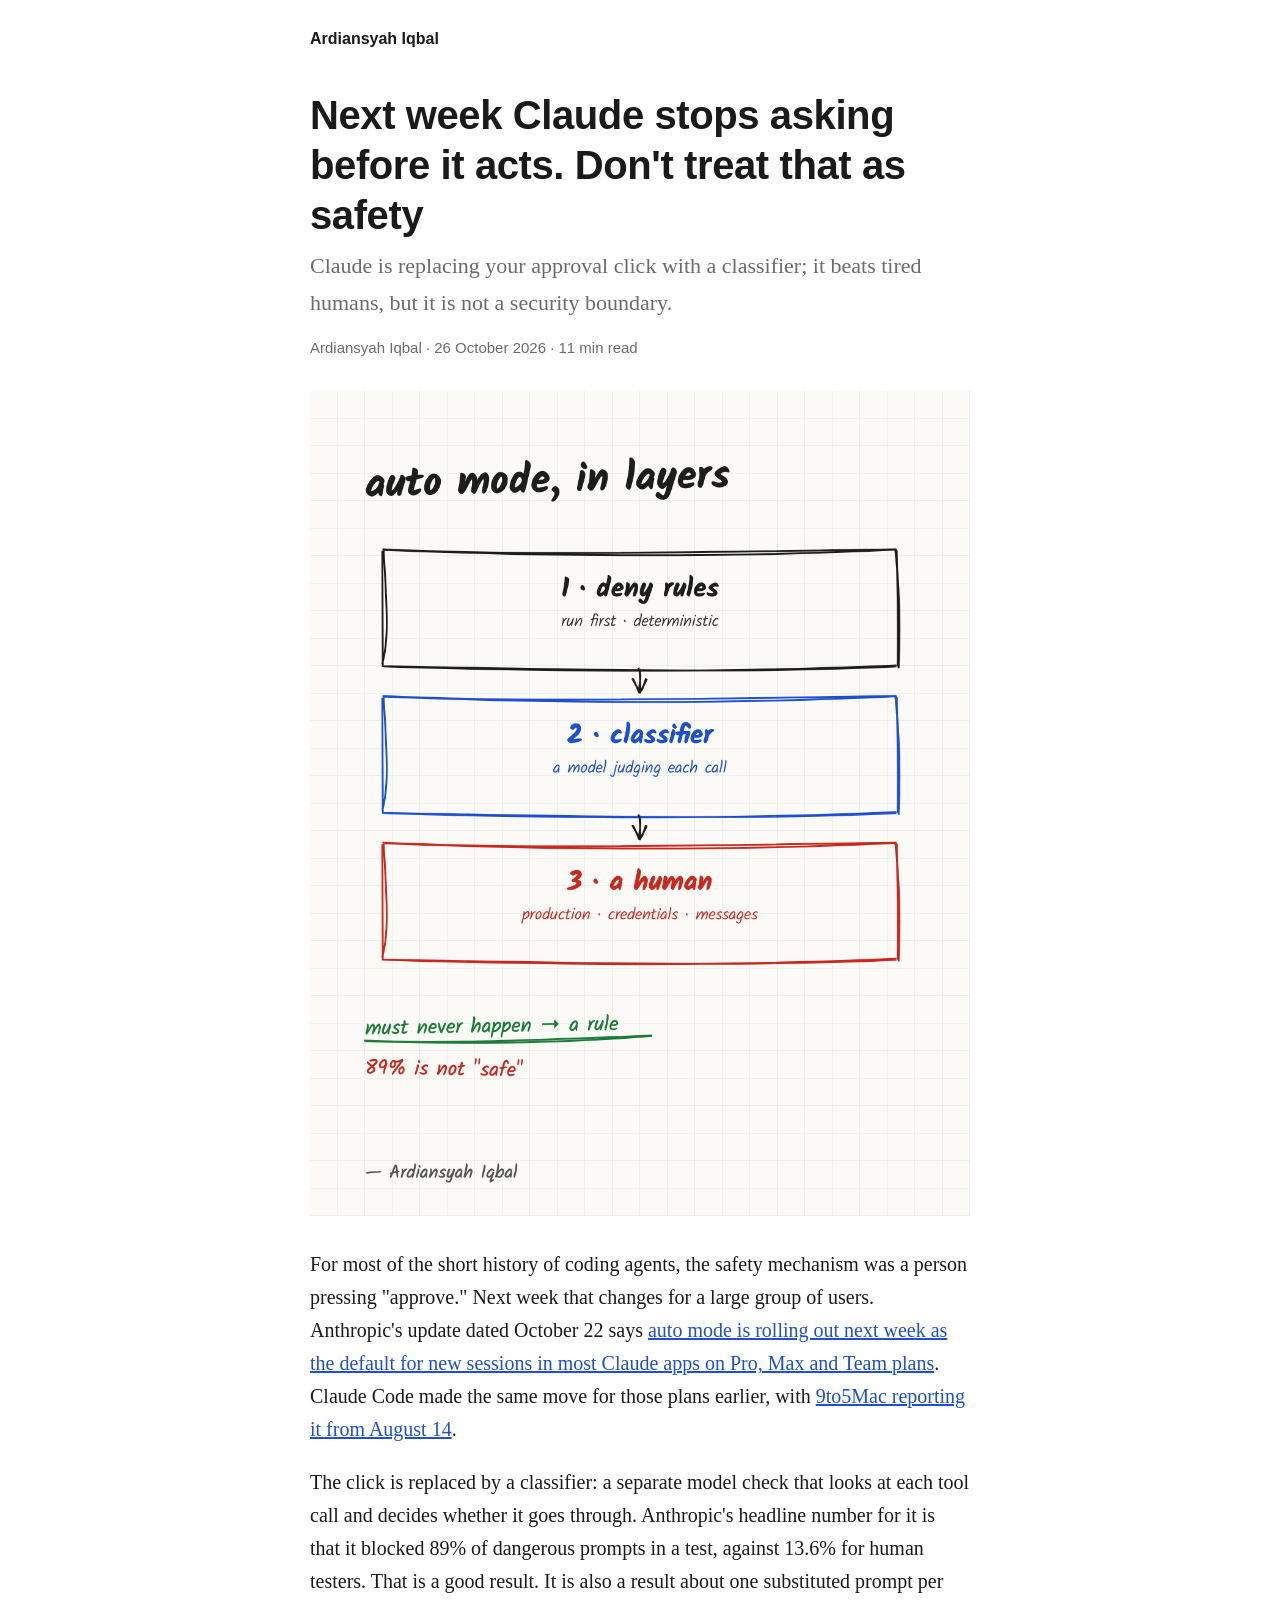
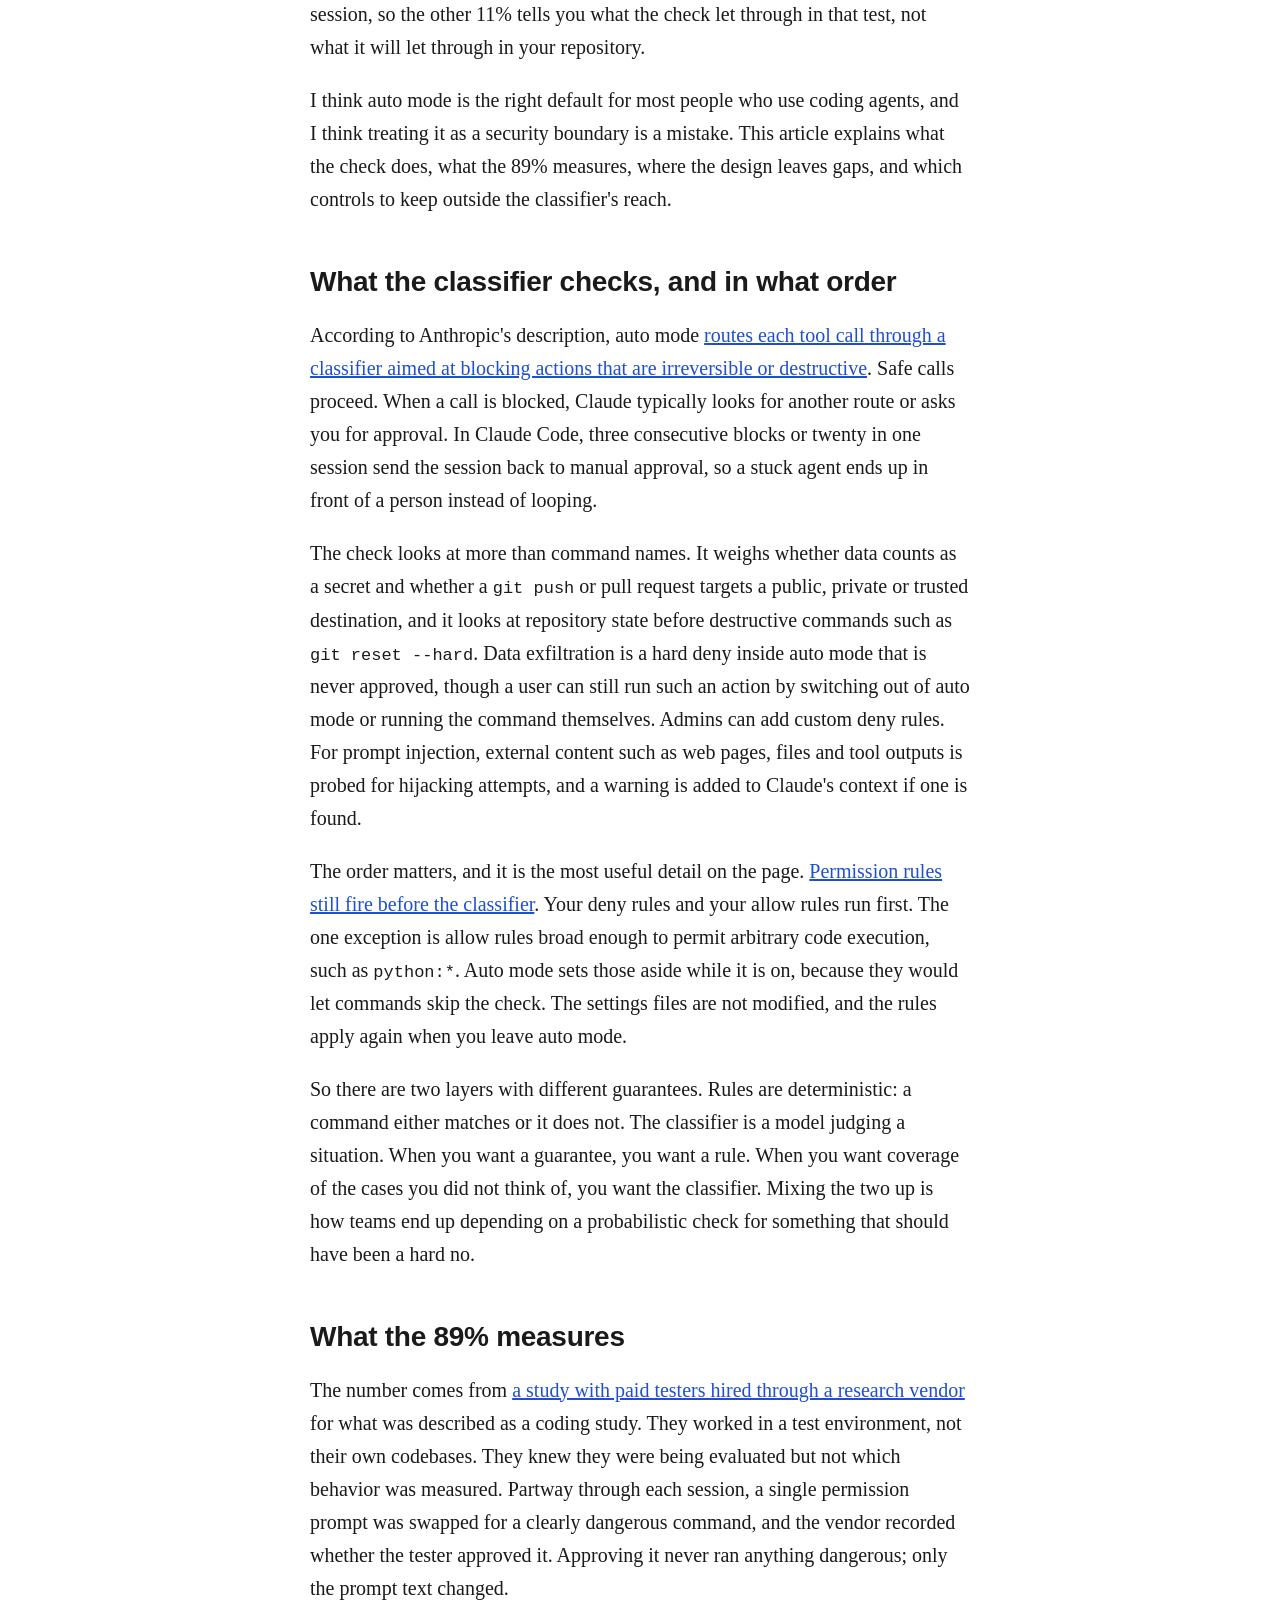
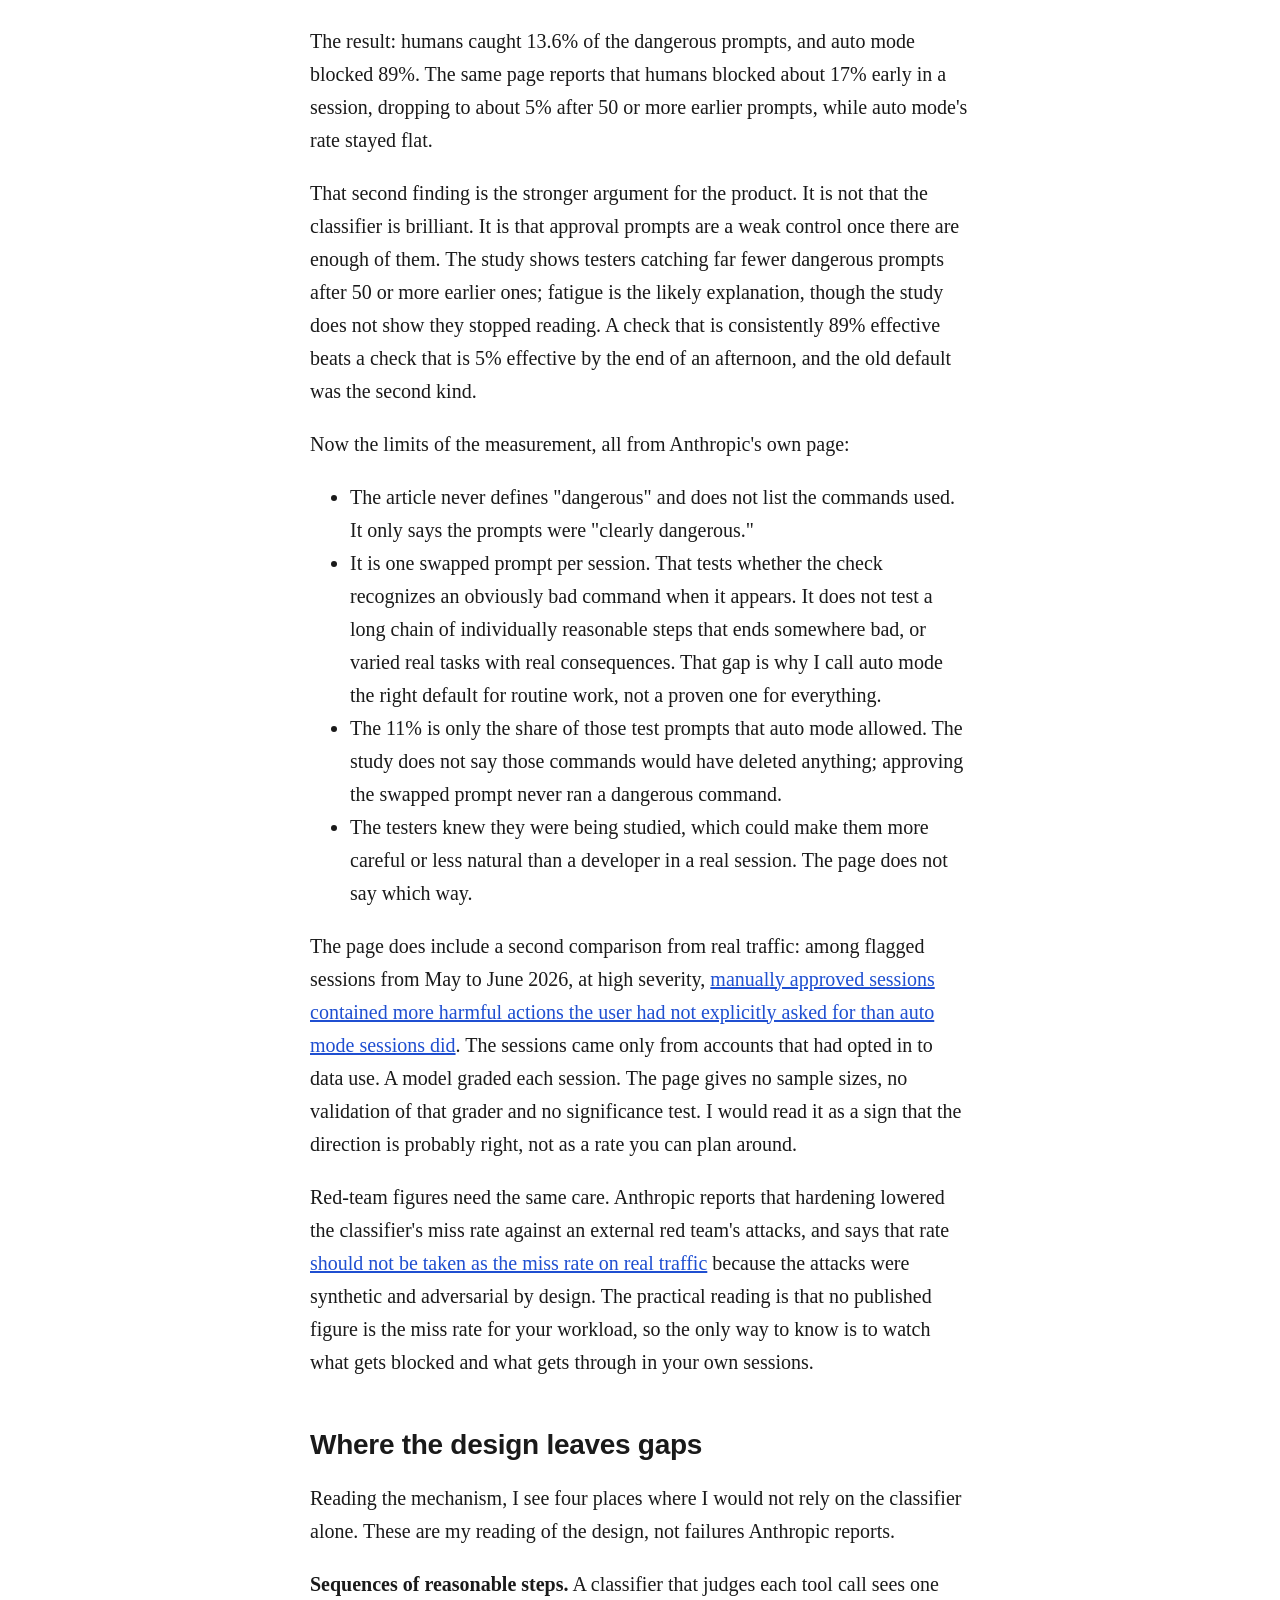
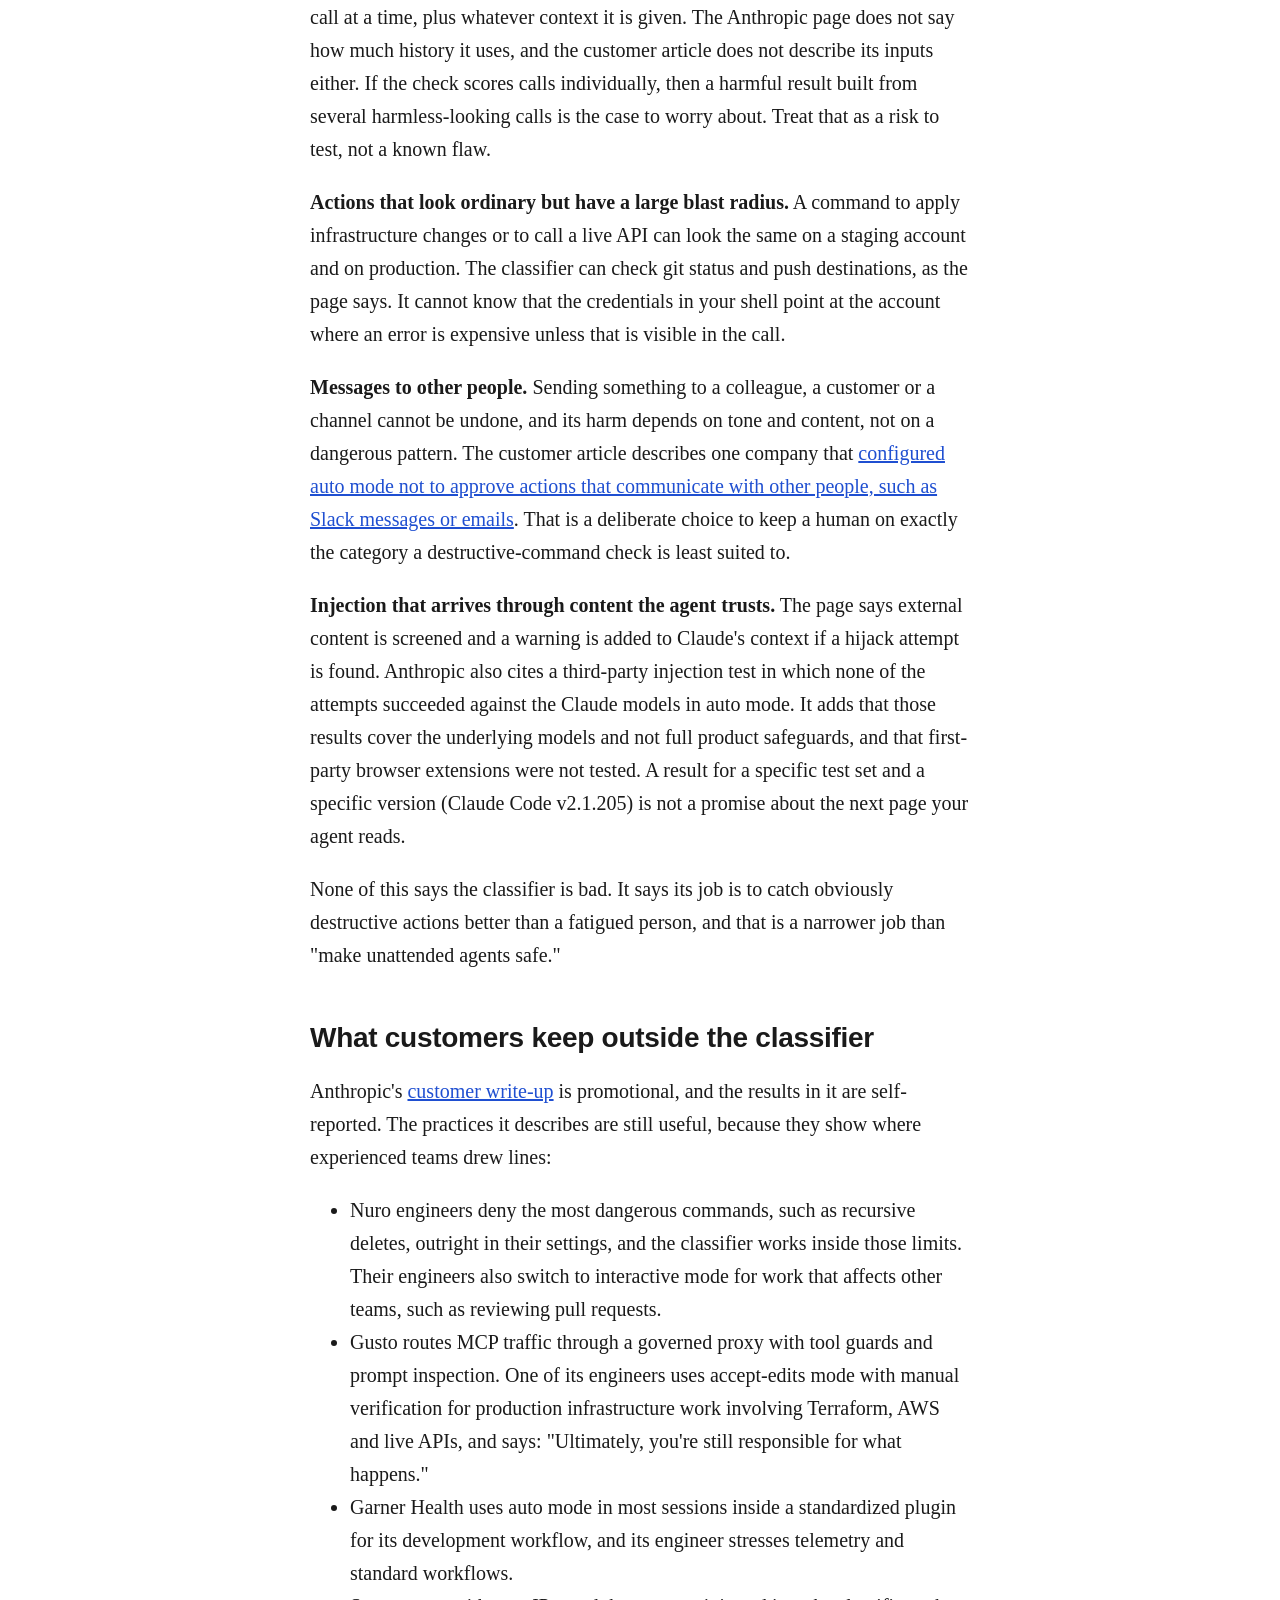
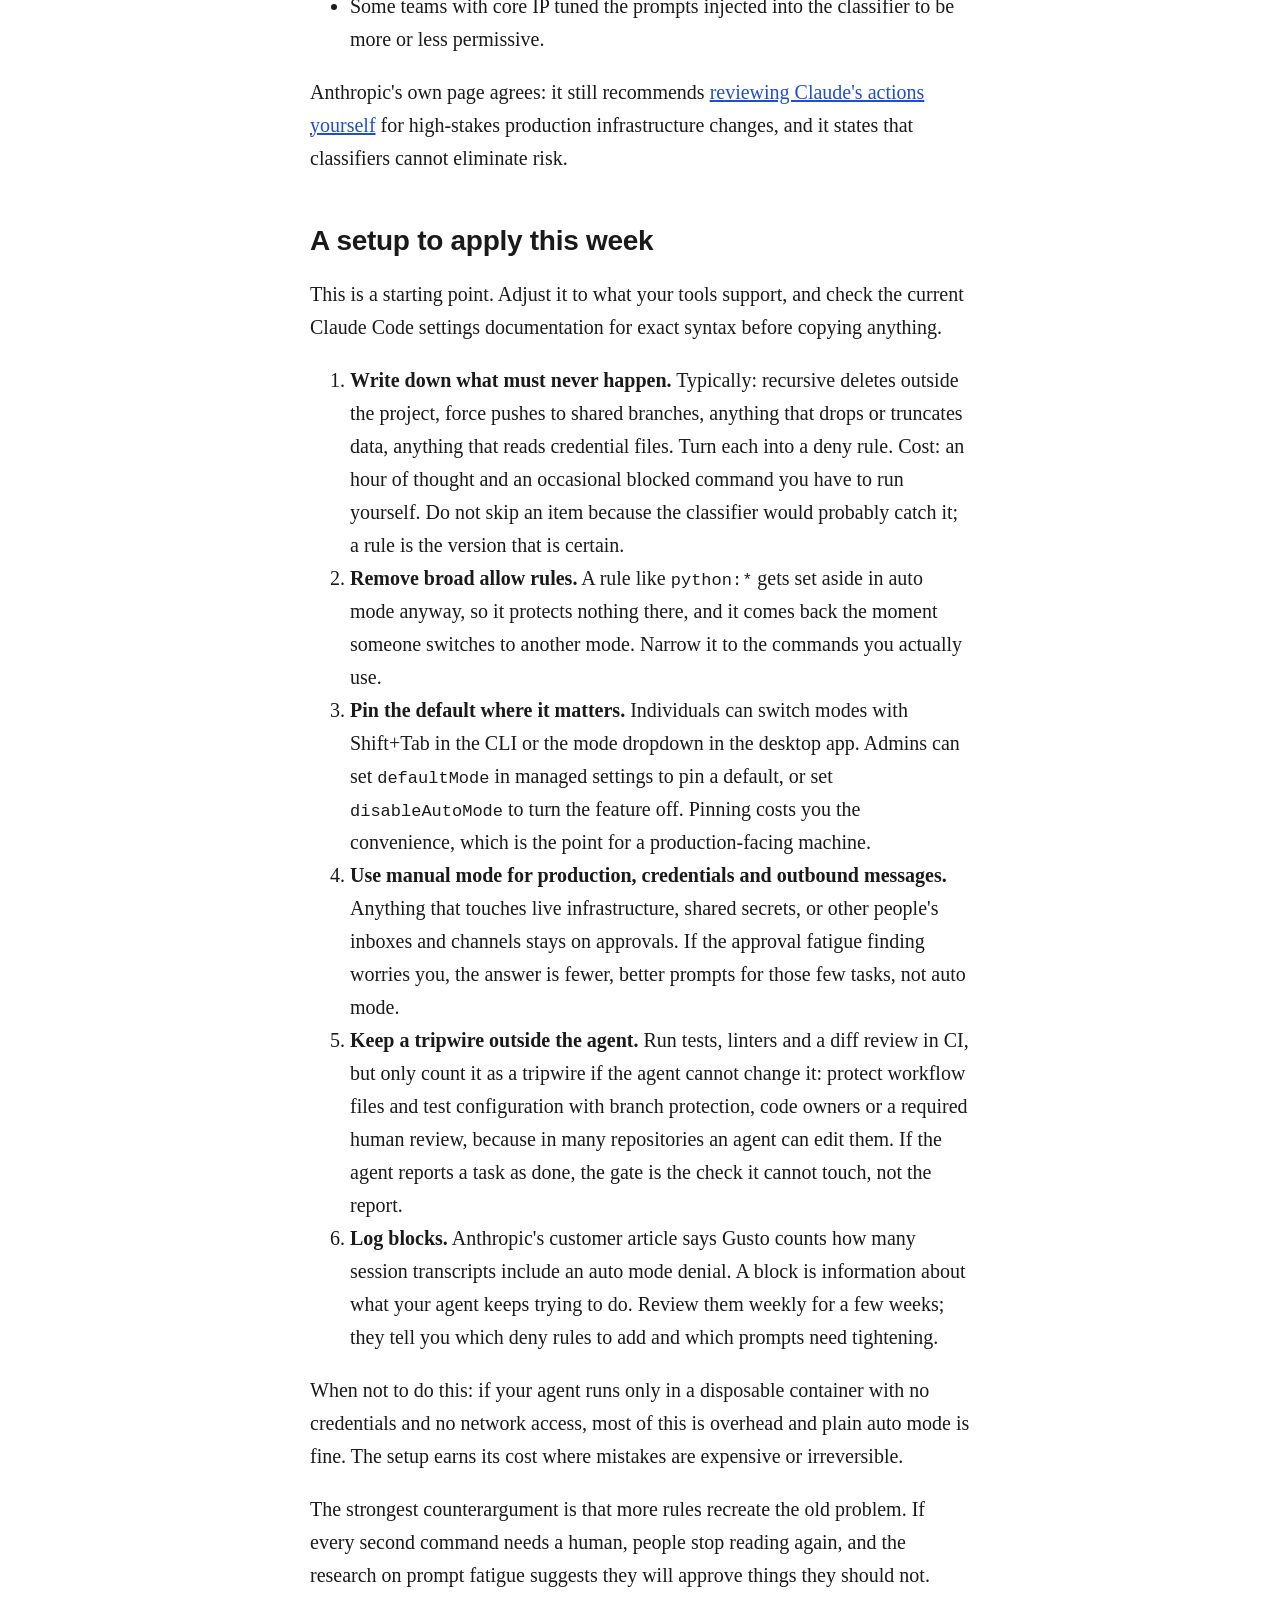
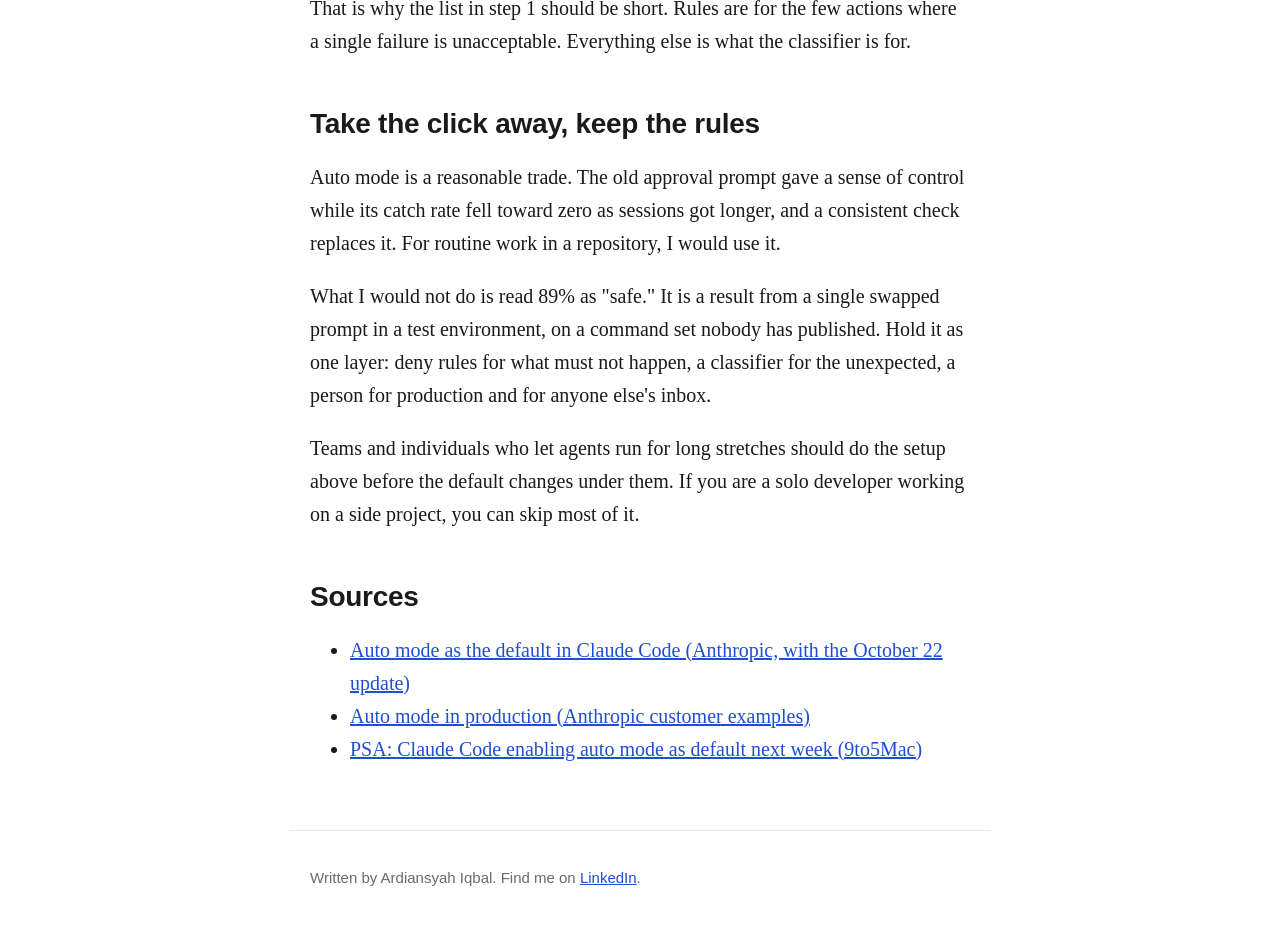
==== next-week-claude-stops-asking-before-it-acts-don-t-treat-that-as-safet/index.html @ 4074d5ba "Publish: Next week Claude stops asking before it acts. Don't treat that as safety" ====
<!doctype html>
<html lang="en">
<head>
<meta charset="utf-8">
<meta name="viewport" content="width=device-width, initial-scale=1">
<title>Next week Claude stops asking before it acts. Don&#x27;t treat that as safety · Ardiansyah Iqbal</title>
<meta name="description" content="Claude is replacing your approval click with a classifier; it beats tired humans, but it is not a security boundary.">
<meta name="author" content="Ardiansyah Iqbal">
<meta name="robots" content="index,follow">
<link rel="canonical" href="https://aiqbalsyah.github.io/next-week-claude-stops-asking-before-it-acts-don-t-treat-that-as-safet/">
<meta property="og:type" content="article">
<meta property="og:title" content="Next week Claude stops asking before it acts. Don&#x27;t treat that as safety">
<meta property="og:description" content="Claude is replacing your approval click with a classifier; it beats tired humans, but it is not a security boundary.">
<meta property="og:url" content="https://aiqbalsyah.github.io/next-week-claude-stops-asking-before-it-acts-don-t-treat-that-as-safet/">
<meta property="og:image" content="https://aiqbalsyah.github.io/next-week-claude-stops-asking-before-it-acts-don-t-treat-that-as-safet/cover.png">
<meta property="article:published_time" content="2026-10-26">
<meta name="twitter:card" content="summary_large_image">
<link rel="stylesheet" href="../style.css">
</head>
<body>
<header class="site"><a href="../">Ardiansyah Iqbal</a></header>
<article>
<h1>Next week Claude stops asking before it acts. Don&#x27;t treat that as safety</h1>
<p class="subtitle">Claude is replacing your approval click with a classifier; it beats tired humans, but it is not a security boundary.</p>
<p class="meta">Ardiansyah Iqbal · <time datetime="2026-10-26">26 October 2026</time> · 11 min read</p>
<figure class="cover"><img src="cover.png" alt="Hand-drawn sketch: Next week Claude stops asking before it acts. Don&#x27;t treat that as safety"></figure>
<p>For most of the short history of coding agents, the safety mechanism
was a person pressing "approve." Next week that changes for a large
group of users. Anthropic's update dated October 22 says <a
href="https://claude.com/blog/auto-mode-default-in-claude-code">auto
mode is rolling out next week as the default for new sessions in most
Claude apps on Pro, Max and Team plans</a>. Claude Code made the same
move for those plans earlier, with <a
href="https://9to5mac.com/2026/08/14/psa-claude-code-enabling-auto-mode-as-default-next-week-anthropic-says/">9to5Mac
reporting it from August 14</a>.</p>
<p>The click is replaced by a classifier: a separate model check that
looks at each tool call and decides whether it goes through. Anthropic's
headline number for it is that it blocked 89% of dangerous prompts in a
test, against 13.6% for human testers. That is a good result. It is also
a result about one substituted prompt per session, so the other 11%
tells you what the check let through in that test, not what it will let
through in your repository.</p>
<p>I think auto mode is the right default for most people who use coding
agents, and I think treating it as a security boundary is a mistake.
This article explains what the check does, what the 89% measures, where
the design leaves gaps, and which controls to keep outside the
classifier's reach.</p>
<h2 id="what-the-classifier-checks-and-in-what-order">What the
classifier checks, and in what order</h2>
<p>According to Anthropic's description, auto mode <a
href="https://claude.com/blog/auto-mode-default-in-claude-code">routes
each tool call through a classifier aimed at blocking actions that are
irreversible or destructive</a>. Safe calls proceed. When a call is
blocked, Claude typically looks for another route or asks you for
approval. In Claude Code, three consecutive blocks or twenty in one
session send the session back to manual approval, so a stuck agent ends
up in front of a person instead of looping.</p>
<p>The check looks at more than command names. It weighs whether data
counts as a secret and whether a <code>git push</code> or pull request
targets a public, private or trusted destination, and it looks at
repository state before destructive commands such as
<code>git reset --hard</code>. Data exfiltration is a hard deny inside
auto mode that is never approved, though a user can still run such an
action by switching out of auto mode or running the command themselves.
Admins can add custom deny rules. For prompt injection, external content
such as web pages, files and tool outputs is probed for hijacking
attempts, and a warning is added to Claude's context if one is
found.</p>
<p>The order matters, and it is the most useful detail on the page. <a
href="https://claude.com/blog/auto-mode-default-in-claude-code">Permission
rules still fire before the classifier</a>. Your deny rules and your
allow rules run first. The one exception is allow rules broad enough to
permit arbitrary code execution, such as <code>python:*</code>. Auto
mode sets those aside while it is on, because they would let commands
skip the check. The settings files are not modified, and the rules apply
again when you leave auto mode.</p>
<p>So there are two layers with different guarantees. Rules are
deterministic: a command either matches or it does not. The classifier
is a model judging a situation. When you want a guarantee, you want a
rule. When you want coverage of the cases you did not think of, you want
the classifier. Mixing the two up is how teams end up depending on a
probabilistic check for something that should have been a hard no.</p>
<h2 id="what-the-89-measures">What the 89% measures</h2>
<p>The number comes from <a
href="https://claude.com/blog/auto-mode-default-in-claude-code">a study
with paid testers hired through a research vendor</a> for what was
described as a coding study. They worked in a test environment, not
their own codebases. They knew they were being evaluated but not which
behavior was measured. Partway through each session, a single permission
prompt was swapped for a clearly dangerous command, and the vendor
recorded whether the tester approved it. Approving it never ran anything
dangerous; only the prompt text changed.</p>
<p>The result: humans caught 13.6% of the dangerous prompts, and auto
mode blocked 89%. The same page reports that humans blocked about 17%
early in a session, dropping to about 5% after 50 or more earlier
prompts, while auto mode's rate stayed flat.</p>
<p>That second finding is the stronger argument for the product. It is
not that the classifier is brilliant. It is that approval prompts are a
weak control once there are enough of them. The study shows testers
catching far fewer dangerous prompts after 50 or more earlier ones;
fatigue is the likely explanation, though the study does not show they
stopped reading. A check that is consistently 89% effective beats a
check that is 5% effective by the end of an afternoon, and the old
default was the second kind.</p>
<p>Now the limits of the measurement, all from Anthropic's own page:</p>
<ul>
<li>The article never defines "dangerous" and does not list the commands
used. It only says the prompts were "clearly dangerous."</li>
<li>It is one swapped prompt per session. That tests whether the check
recognizes an obviously bad command when it appears. It does not test a
long chain of individually reasonable steps that ends somewhere bad, or
varied real tasks with real consequences. That gap is why I call auto
mode the right default for routine work, not a proven one for
everything.</li>
<li>The 11% is only the share of those test prompts that auto mode
allowed. The study does not say those commands would have deleted
anything; approving the swapped prompt never ran a dangerous
command.</li>
<li>The testers knew they were being studied, which could make them more
careful or less natural than a developer in a real session. The page
does not say which way.</li>
</ul>
<p>The page does include a second comparison from real traffic: among
flagged sessions from May to June 2026, at high severity, <a
href="https://claude.com/blog/auto-mode-default-in-claude-code">manually
approved sessions contained more harmful actions the user had not
explicitly asked for than auto mode sessions did</a>. The sessions came
only from accounts that had opted in to data use. A model graded each
session. The page gives no sample sizes, no validation of that grader
and no significance test. I would read it as a sign that the direction
is probably right, not as a rate you can plan around.</p>
<p>Red-team figures need the same care. Anthropic reports that hardening
lowered the classifier's miss rate against an external red team's
attacks, and says that rate <a
href="https://claude.com/blog/auto-mode-default-in-claude-code">should
not be taken as the miss rate on real traffic</a> because the attacks
were synthetic and adversarial by design. The practical reading is that
no published figure is the miss rate for your workload, so the only way
to know is to watch what gets blocked and what gets through in your own
sessions.</p>
<h2 id="where-the-design-leaves-gaps">Where the design leaves gaps</h2>
<p>Reading the mechanism, I see four places where I would not rely on
the classifier alone. These are my reading of the design, not failures
Anthropic reports.</p>
<p><strong>Sequences of reasonable steps.</strong> A classifier that
judges each tool call sees one call at a time, plus whatever context it
is given. The Anthropic page does not say how much history it uses, and
the customer article does not describe its inputs either. If the check
scores calls individually, then a harmful result built from several
harmless-looking calls is the case to worry about. Treat that as a risk
to test, not a known flaw.</p>
<p><strong>Actions that look ordinary but have a large blast
radius.</strong> A command to apply infrastructure changes or to call a
live API can look the same on a staging account and on production. The
classifier can check git status and push destinations, as the page says.
It cannot know that the credentials in your shell point at the account
where an error is expensive unless that is visible in the call.</p>
<p><strong>Messages to other people.</strong> Sending something to a
colleague, a customer or a channel cannot be undone, and its harm
depends on tone and content, not on a dangerous pattern. The customer
article describes one company that <a
href="https://claude.com/blog/auto-mode-in-production">configured auto
mode not to approve actions that communicate with other people, such as
Slack messages or emails</a>. That is a deliberate choice to keep a
human on exactly the category a destructive-command check is least
suited to.</p>
<p><strong>Injection that arrives through content the agent
trusts.</strong> The page says external content is screened and a
warning is added to Claude's context if a hijack attempt is found.
Anthropic also cites a third-party injection test in which none of the
attempts succeeded against the Claude models in auto mode. It adds that
those results cover the underlying models and not full product
safeguards, and that first-party browser extensions were not tested. A
result for a specific test set and a specific version (Claude Code
v2.1.205) is not a promise about the next page your agent reads.</p>
<p>None of this says the classifier is bad. It says its job is to catch
obviously destructive actions better than a fatigued person, and that is
a narrower job than "make unattended agents safe."</p>
<h2 id="what-customers-keep-outside-the-classifier">What customers keep
outside the classifier</h2>
<p>Anthropic's <a
href="https://claude.com/blog/auto-mode-in-production">customer
write-up</a> is promotional, and the results in it are self-reported.
The practices it describes are still useful, because they show where
experienced teams drew lines:</p>
<ul>
<li>Nuro engineers deny the most dangerous commands, such as recursive
deletes, outright in their settings, and the classifier works inside
those limits. Their engineers also switch to interactive mode for work
that affects other teams, such as reviewing pull requests.</li>
<li>Gusto routes MCP traffic through a governed proxy with tool guards
and prompt inspection. One of its engineers uses accept-edits mode with
manual verification for production infrastructure work involving
Terraform, AWS and live APIs, and says: "Ultimately, you're still
responsible for what happens."</li>
<li>Garner Health uses auto mode in most sessions inside a standardized
plugin for its development workflow, and its engineer stresses telemetry
and standard workflows.</li>
<li>Some teams with core IP tuned the prompts injected into the
classifier to be more or less permissive.</li>
</ul>
<p>Anthropic's own page agrees: it still recommends <a
href="https://claude.com/blog/auto-mode-default-in-claude-code">reviewing
Claude's actions yourself</a> for high-stakes production infrastructure
changes, and it states that classifiers cannot eliminate risk.</p>
<h2 id="a-setup-to-apply-this-week">A setup to apply this week</h2>
<p>This is a starting point. Adjust it to what your tools support, and
check the current Claude Code settings documentation for exact syntax
before copying anything.</p>
<ol type="1">
<li><strong>Write down what must never happen.</strong> Typically:
recursive deletes outside the project, force pushes to shared branches,
anything that drops or truncates data, anything that reads credential
files. Turn each into a deny rule. Cost: an hour of thought and an
occasional blocked command you have to run yourself. Do not skip an item
because the classifier would probably catch it; a rule is the version
that is certain.</li>
<li><strong>Remove broad allow rules.</strong> A rule like
<code>python:*</code> gets set aside in auto mode anyway, so it protects
nothing there, and it comes back the moment someone switches to another
mode. Narrow it to the commands you actually use.</li>
<li><strong>Pin the default where it matters.</strong> Individuals can
switch modes with Shift+Tab in the CLI or the mode dropdown in the
desktop app. Admins can set <code>defaultMode</code> in managed settings
to pin a default, or set <code>disableAutoMode</code> to turn the
feature off. Pinning costs you the convenience, which is the point for a
production-facing machine.</li>
<li><strong>Use manual mode for production, credentials and outbound
messages.</strong> Anything that touches live infrastructure, shared
secrets, or other people's inboxes and channels stays on approvals. If
the approval fatigue finding worries you, the answer is fewer, better
prompts for those few tasks, not auto mode.</li>
<li><strong>Keep a tripwire outside the agent.</strong> Run tests,
linters and a diff review in CI, but only count it as a tripwire if the
agent cannot change it: protect workflow files and test configuration
with branch protection, code owners or a required human review, because
in many repositories an agent can edit them. If the agent reports a task
as done, the gate is the check it cannot touch, not the report.</li>
<li><strong>Log blocks.</strong> Anthropic's customer article says Gusto
counts how many session transcripts include an auto mode denial. A block
is information about what your agent keeps trying to do. Review them
weekly for a few weeks; they tell you which deny rules to add and which
prompts need tightening.</li>
</ol>
<p>When not to do this: if your agent runs only in a disposable
container with no credentials and no network access, most of this is
overhead and plain auto mode is fine. The setup earns its cost where
mistakes are expensive or irreversible.</p>
<p>The strongest counterargument is that more rules recreate the old
problem. If every second command needs a human, people stop reading
again, and the research on prompt fatigue suggests they will approve
things they should not. That is why the list in step 1 should be short.
Rules are for the few actions where a single failure is unacceptable.
Everything else is what the classifier is for.</p>
<h2 id="take-the-click-away-keep-the-rules">Take the click away, keep
the rules</h2>
<p>Auto mode is a reasonable trade. The old approval prompt gave a sense
of control while its catch rate fell toward zero as sessions got longer,
and a consistent check replaces it. For routine work in a repository, I
would use it.</p>
<p>What I would not do is read 89% as "safe." It is a result from a
single swapped prompt in a test environment, on a command set nobody has
published. Hold it as one layer: deny rules for what must not happen, a
classifier for the unexpected, a person for production and for anyone
else's inbox.</p>
<p>Teams and individuals who let agents run for long stretches should do
the setup above before the default changes under them. If you are a solo
developer working on a side project, you can skip most of it.</p>
<h2 id="sources">Sources</h2>
<ul>
<li><a
href="https://claude.com/blog/auto-mode-default-in-claude-code">Auto
mode as the default in Claude Code (Anthropic, with the October 22
update)</a></li>
<li><a href="https://claude.com/blog/auto-mode-in-production">Auto mode
in production (Anthropic customer examples)</a></li>
<li><a
href="https://9to5mac.com/2026/08/14/psa-claude-code-enabling-auto-mode-as-default-next-week-anthropic-says/">PSA:
Claude Code enabling auto mode as default next week (9to5Mac)</a></li>
</ul>

</article>
<footer class="site">
<p>Written by Ardiansyah Iqbal. Find me on <a href="https://www.linkedin.com/in/ardiansyah-iqbal-9106ab2b3/">LinkedIn</a>.</p>
</footer>
</body>
</html>
---- style.css ----
/* Reading page for articles on aiqbalsyah.github.io. Plain on purpose: the
   words carry it, Medium re-styles imports anyway. */
:root {
  --ink: #1a1a1a; --muted: #6b6b6b; --line: #e6e6e6; --paper: #ffffff;
  --code-bg: #f6f6f4; --link: #1f4fd1;
}
@media (prefers-color-scheme: dark) {
  :root { --ink: #e8e8e6; --muted: #a0a0a0; --line: #2c2c2c; --paper: #121212;
          --code-bg: #1d1d1d; --link: #8fb0ff; }
}
* { box-sizing: border-box; }
html { -webkit-text-size-adjust: 100%; }
body {
  margin: 0; background: var(--paper); color: var(--ink);
  font: 20px/1.65 Charter, "Bitstream Charter", "Sitka Text", Cambria, Georgia, serif;
}
header.site, footer.site, article, main { max-width: 700px; margin: 0 auto; padding: 0 20px; }
header.site { padding-top: 28px; padding-bottom: 8px; font: 600 16px/1.4 -apple-system, "Segoe UI", sans-serif; }
header.site a { color: var(--ink); text-decoration: none; }
footer.site { margin-top: 64px; padding-top: 20px; padding-bottom: 48px; border-top: 1px solid var(--line);
  color: var(--muted); font: 15px/1.6 -apple-system, "Segoe UI", sans-serif; }
a { color: var(--link); }
h1, h2, h3 { font-family: -apple-system, "Segoe UI", "Helvetica Neue", sans-serif; line-height: 1.25; letter-spacing: -0.01em; }
h1 { font-size: 40px; margin: 32px 0 8px; }
h2 { font-size: 28px; margin: 48px 0 8px; }
h3 { font-size: 22px; margin: 32px 0 4px; }
.subtitle { font-size: 22px; color: var(--muted); margin: 0 0 16px; }
.meta { font: 15px/1.5 -apple-system, "Segoe UI", sans-serif; color: var(--muted); margin: 0 0 24px; }
figure { margin: 32px 0; }
figure img, article img { max-width: 100%; height: auto; display: block; margin: 0 auto; }
figcaption { text-align: center; font-size: 15px; color: var(--muted); margin-top: 8px; }
blockquote { margin: 28px 0; padding-left: 20px; border-left: 3px solid var(--ink); font-style: italic; }
pre { background: var(--code-bg); padding: 16px 18px; overflow-x: auto; border-radius: 4px; font-size: 15px; line-height: 1.5; }
code { font-family: ui-monospace, "SF Mono", Menlo, Consolas, monospace; font-size: 0.85em; }
pre code { font-size: 1em; }
table { border-collapse: collapse; width: 100%; font: 16px/1.45 -apple-system, "Segoe UI", sans-serif; margin: 24px 0; display: block; overflow-x: auto; }
th, td { border-bottom: 1px solid var(--line); padding: 8px 10px; text-align: left; vertical-align: top; }
hr { border: 0; border-top: 1px solid var(--line); margin: 40px 0; }
ul.posts { list-style: none; padding: 0; }
ul.posts li { margin: 0 0 28px; }
ul.posts a { font: 600 22px/1.3 -apple-system, "Segoe UI", sans-serif; text-decoration: none; color: var(--ink); }
ul.posts p { margin: 4px 0 0; color: var(--muted); font-size: 17px; }
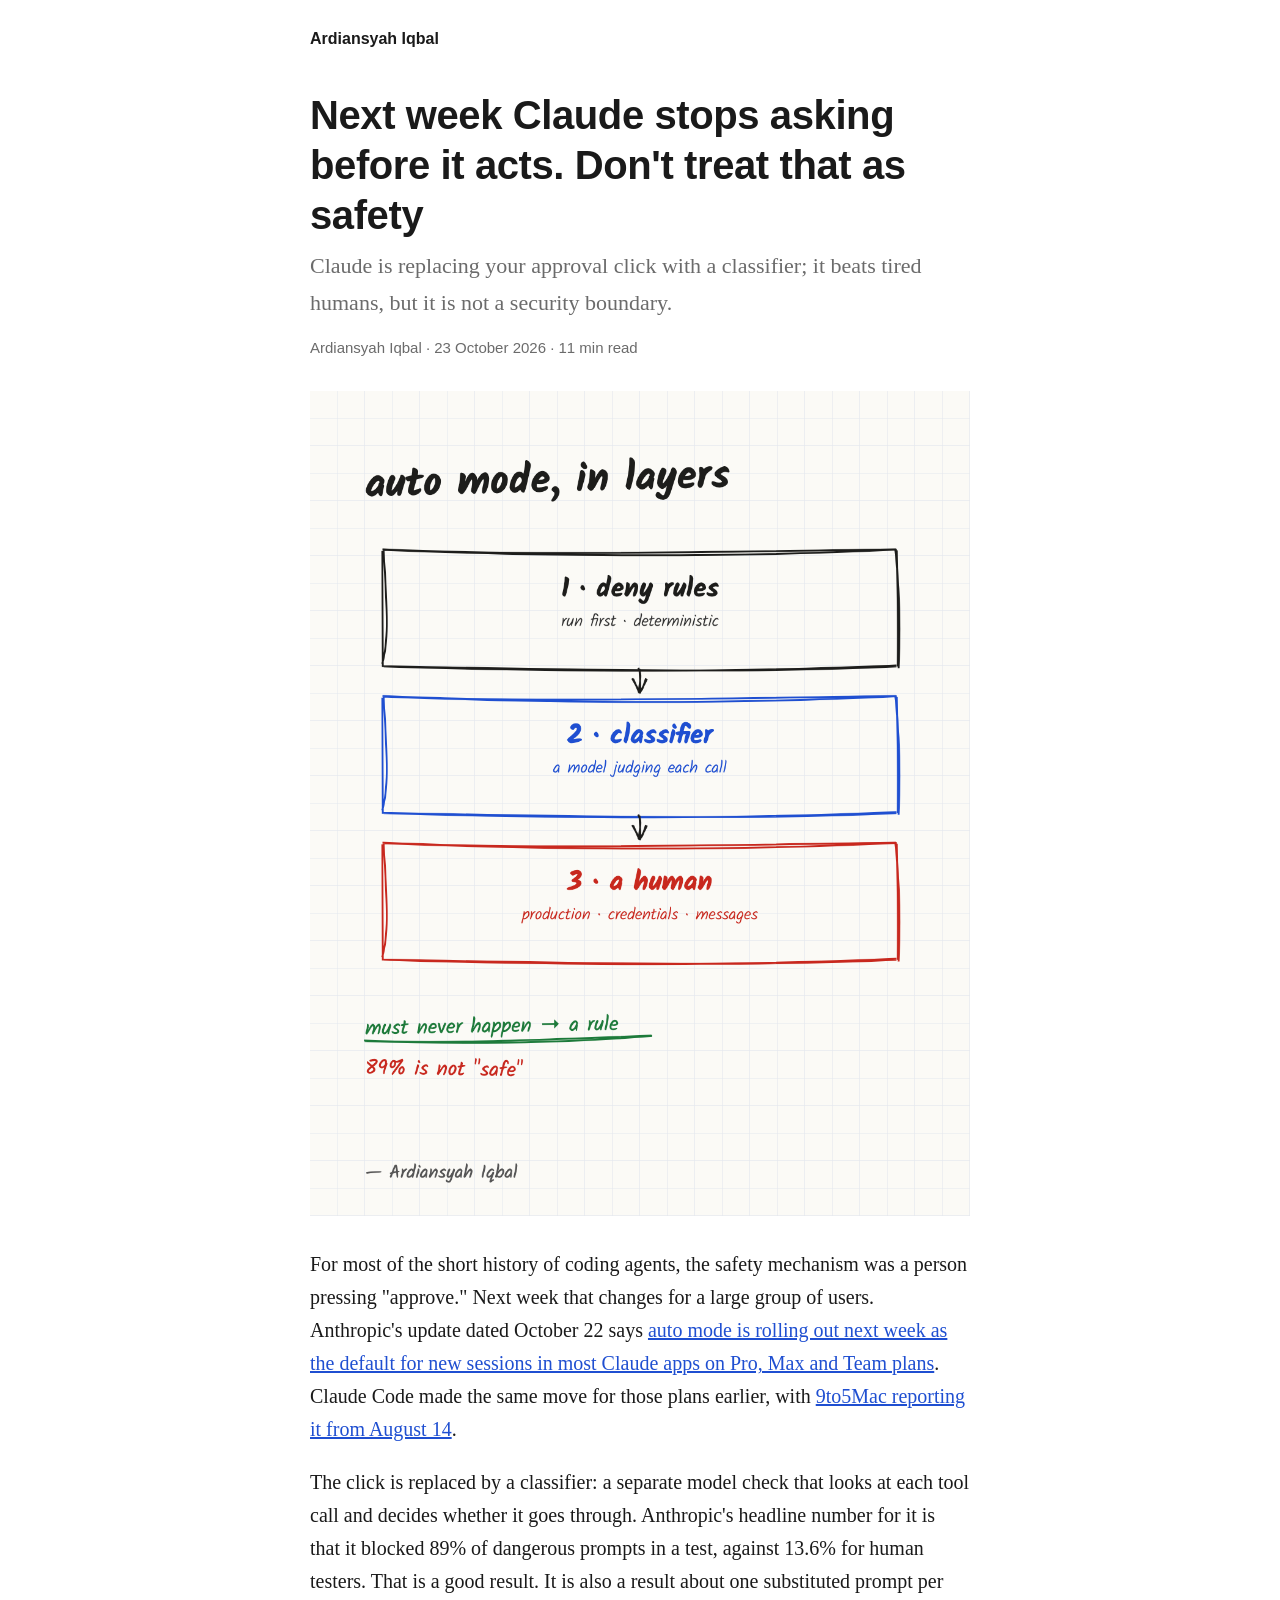
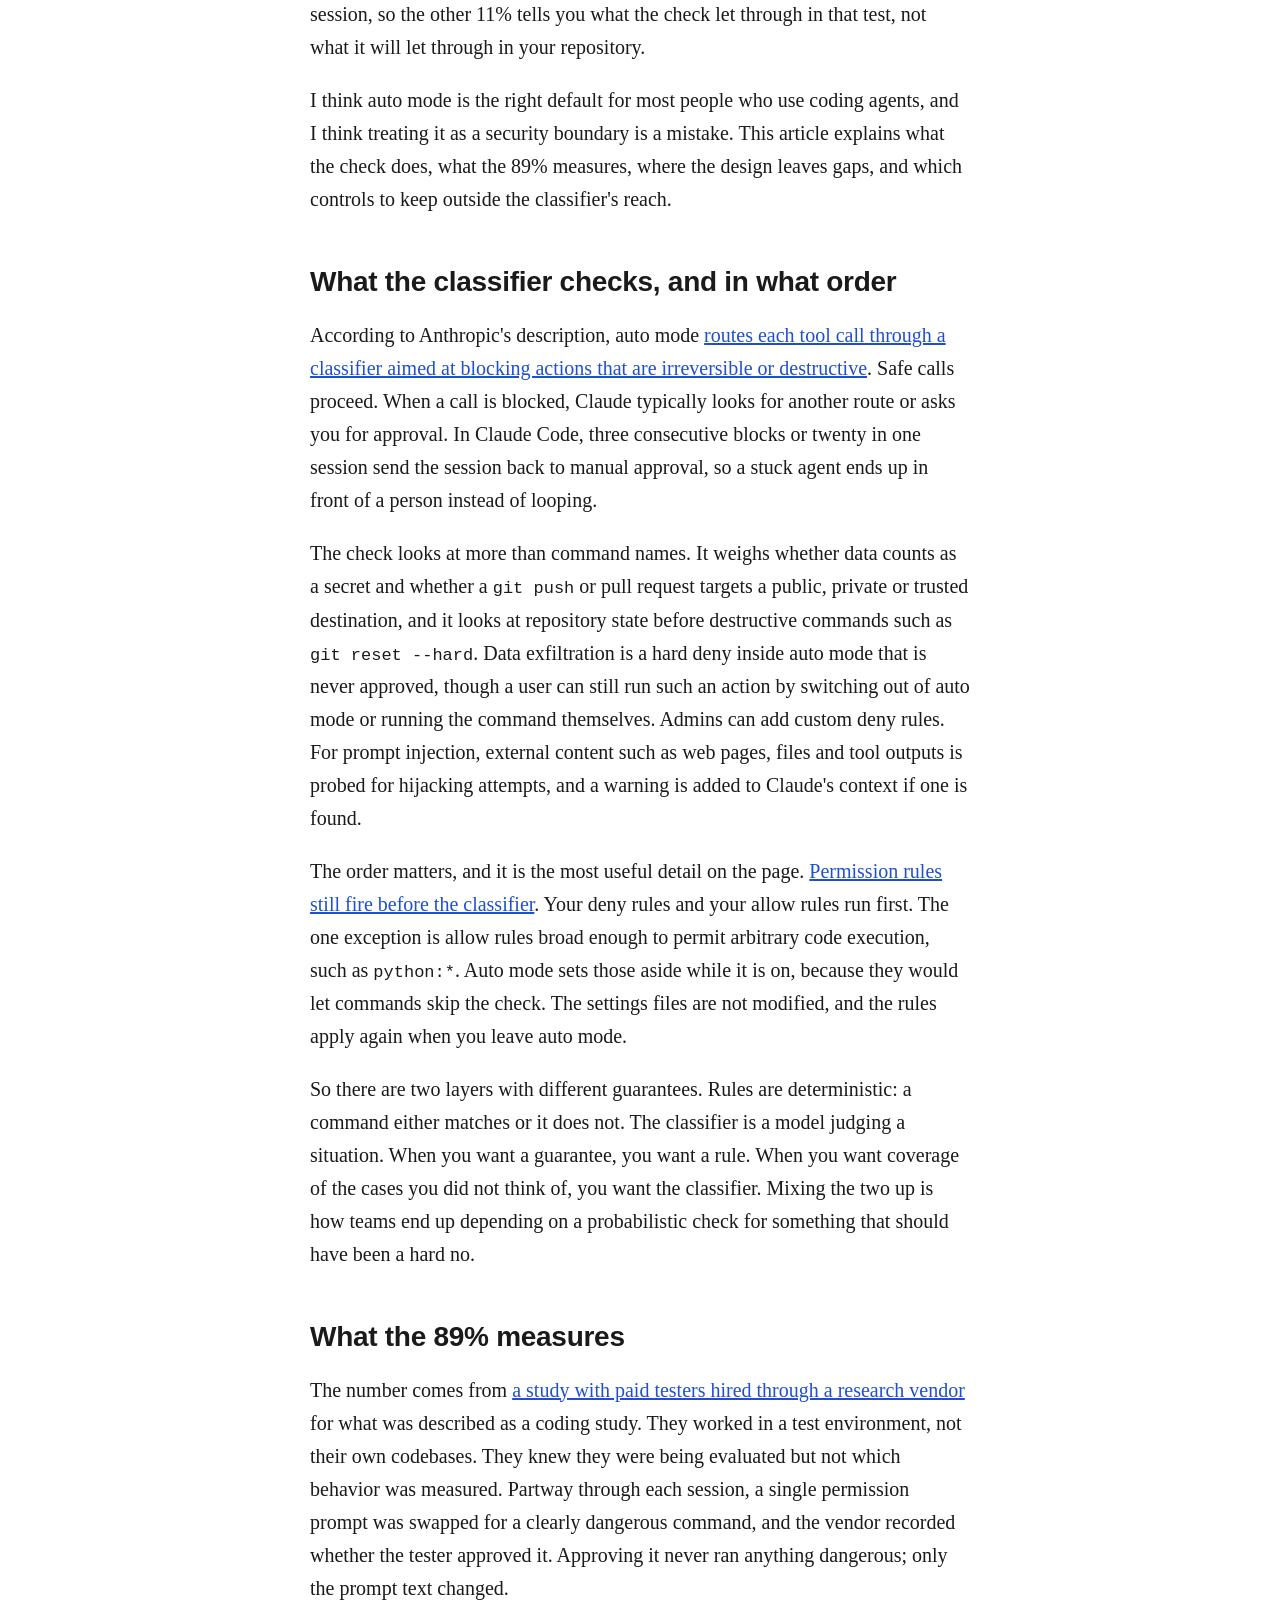
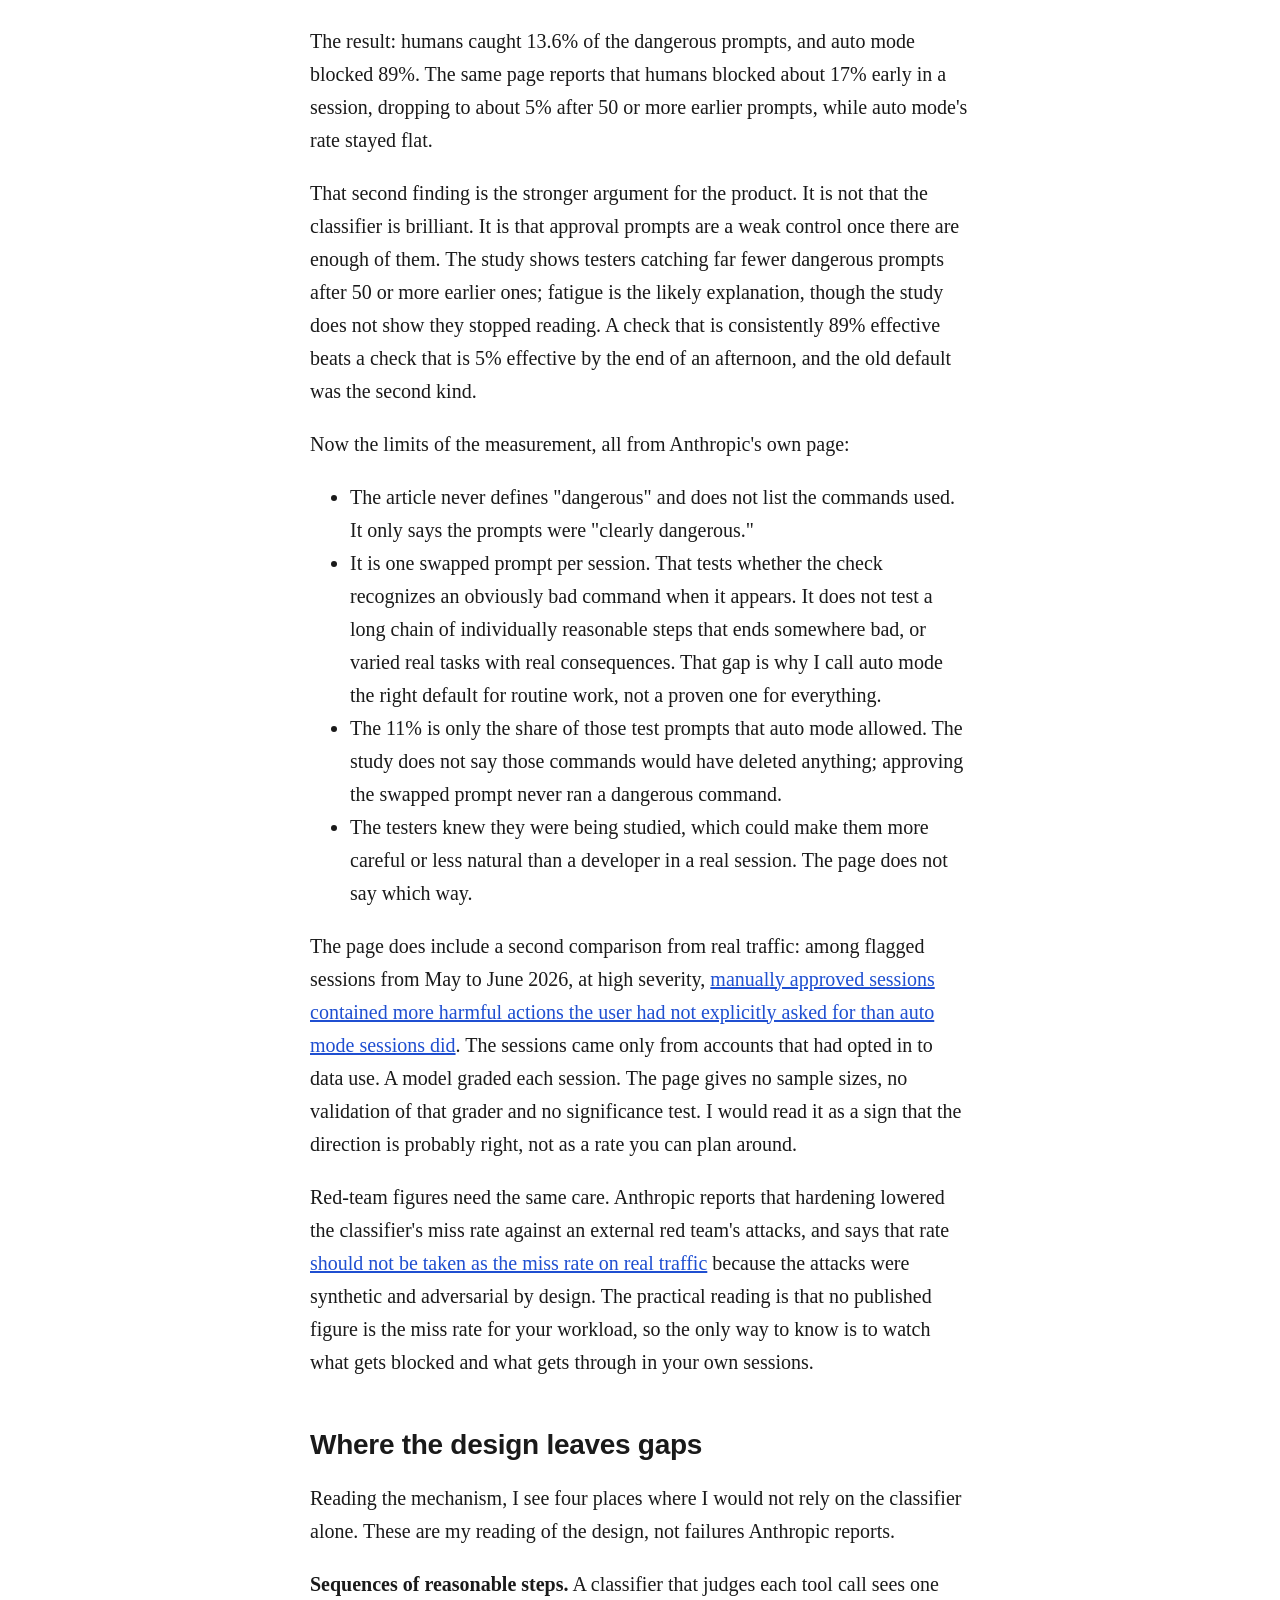
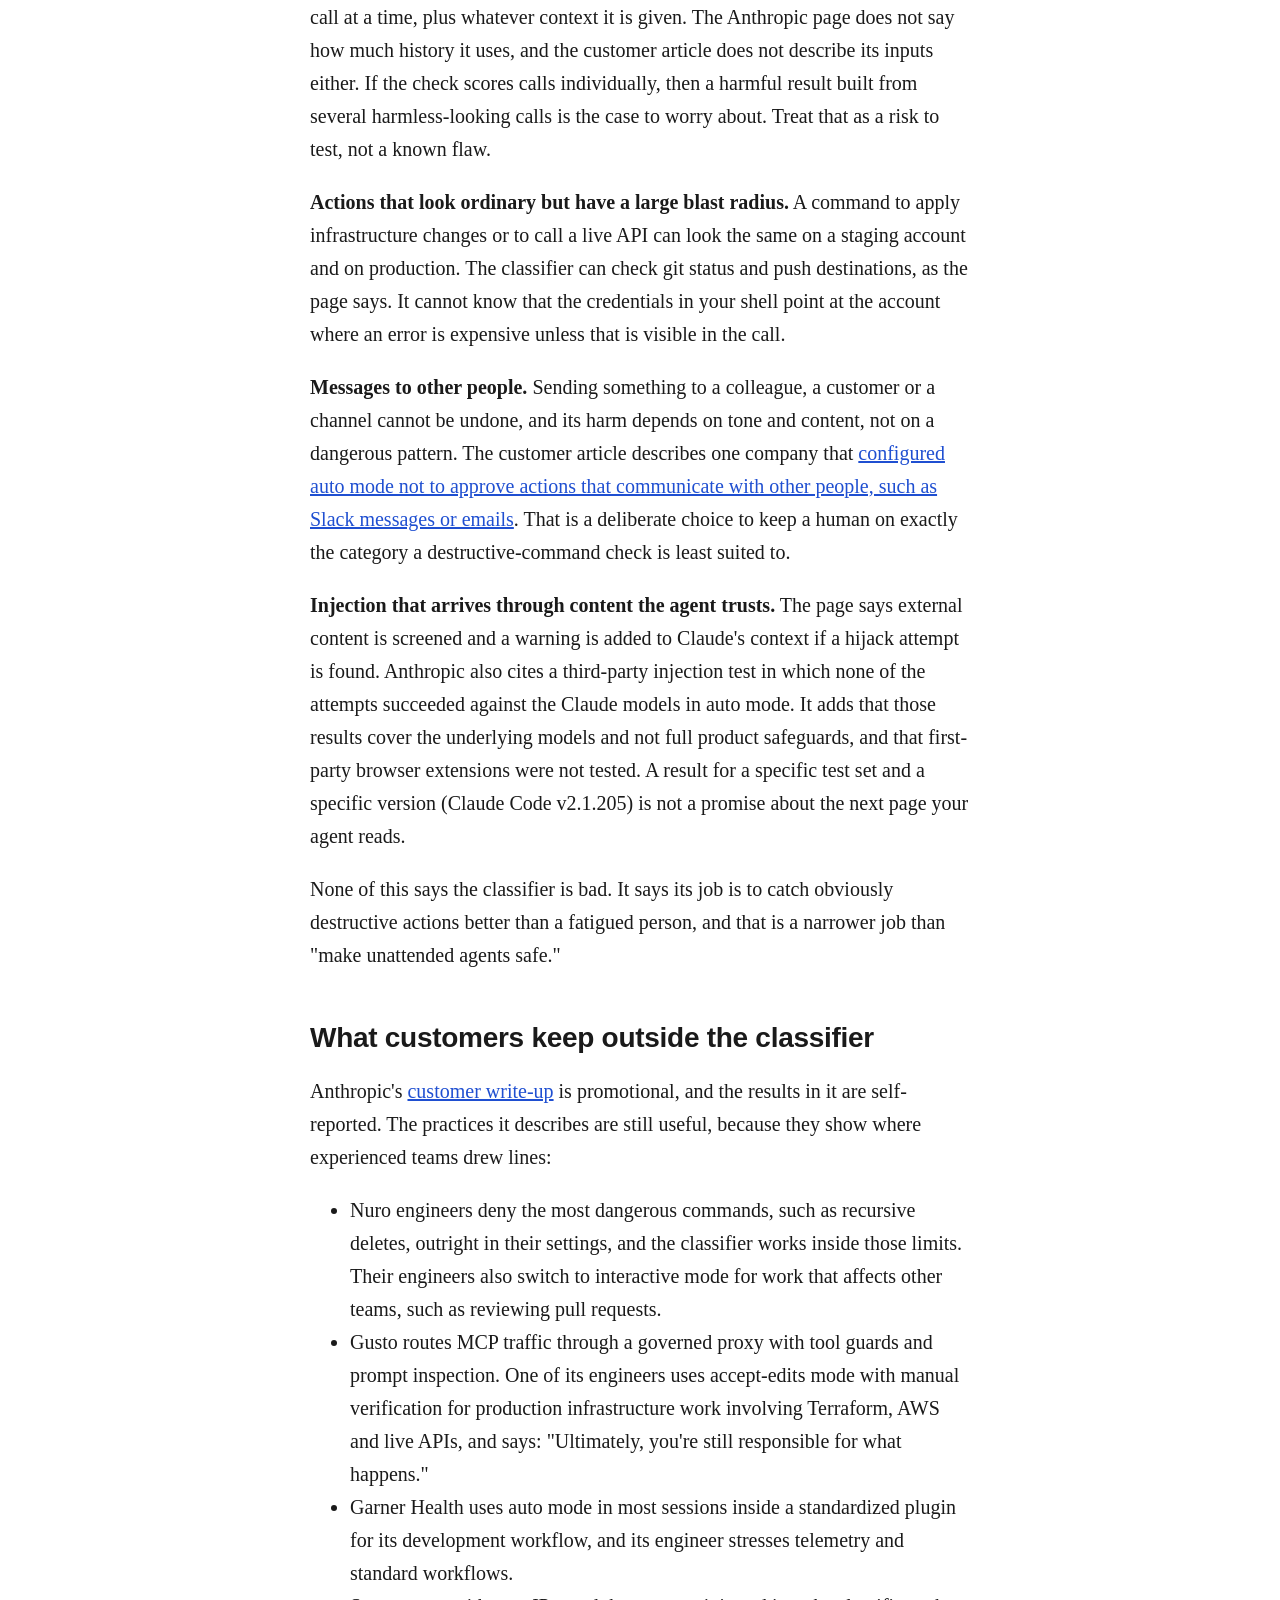
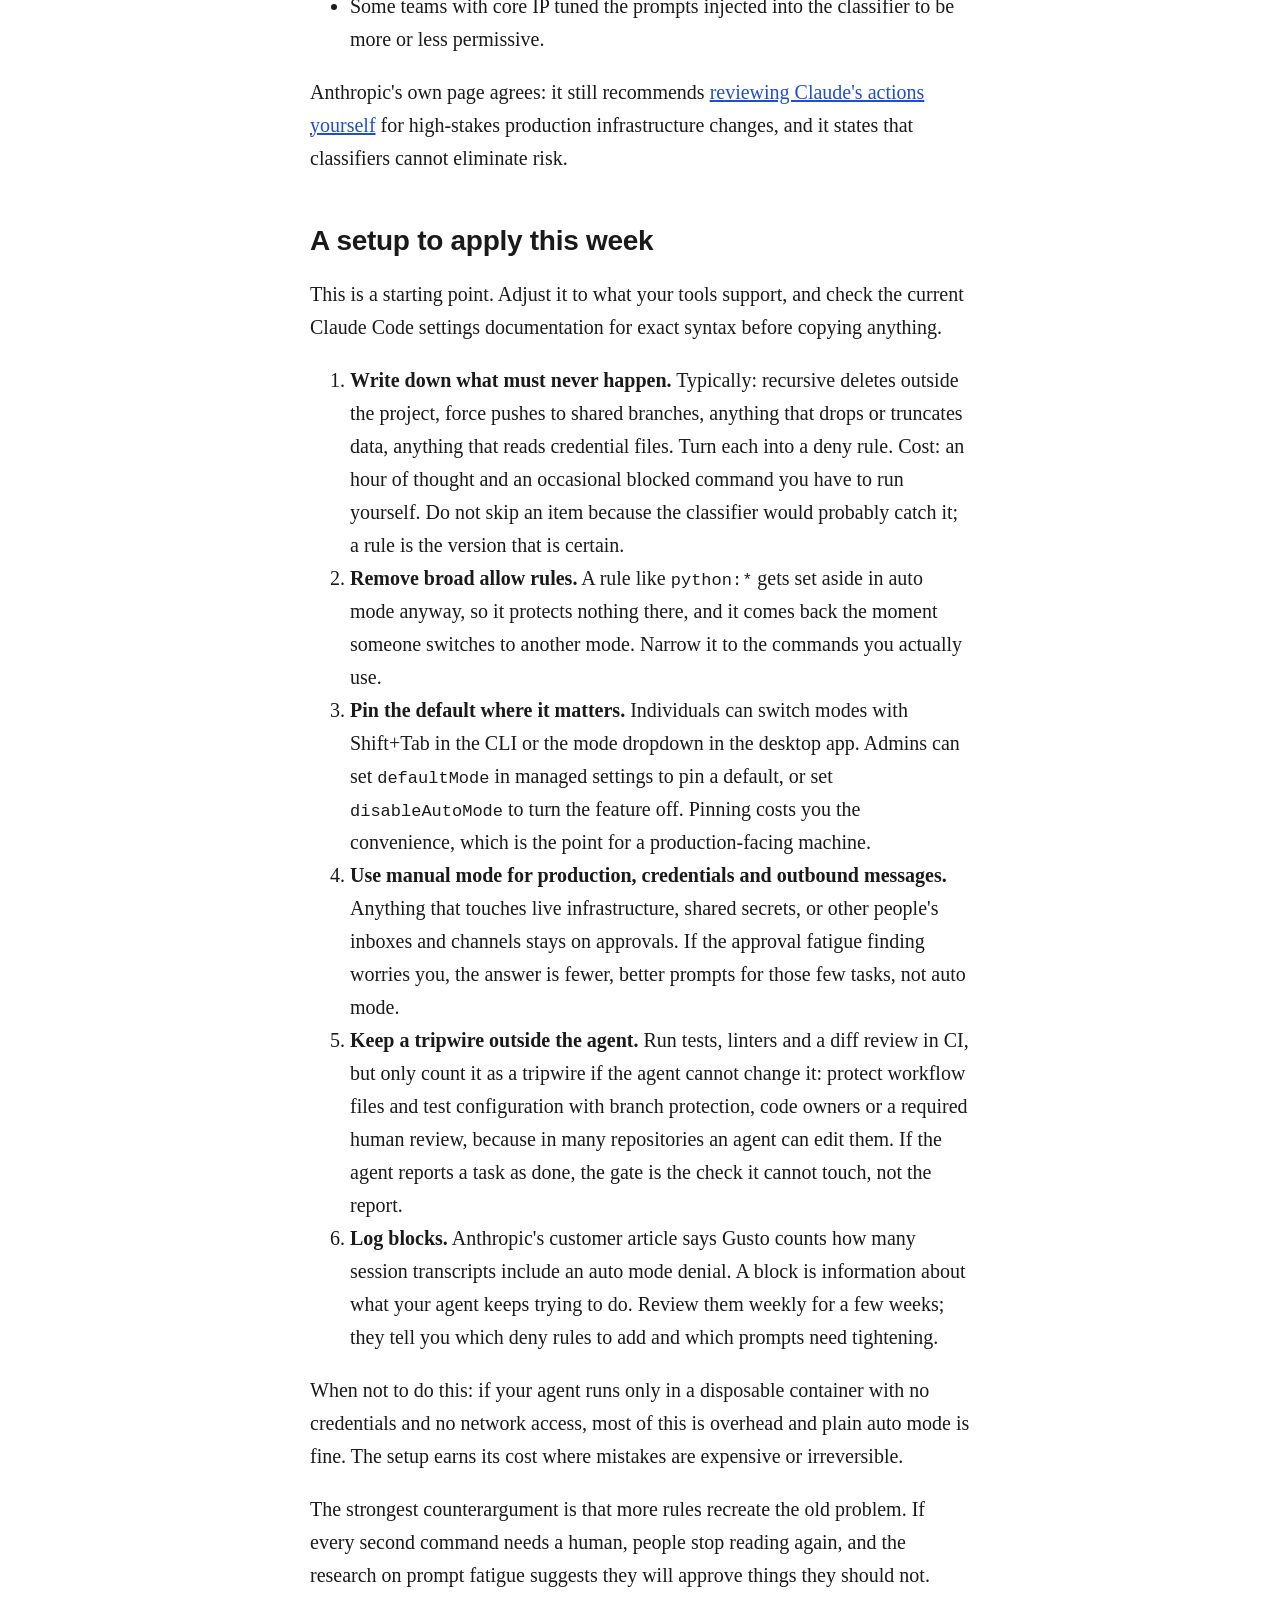
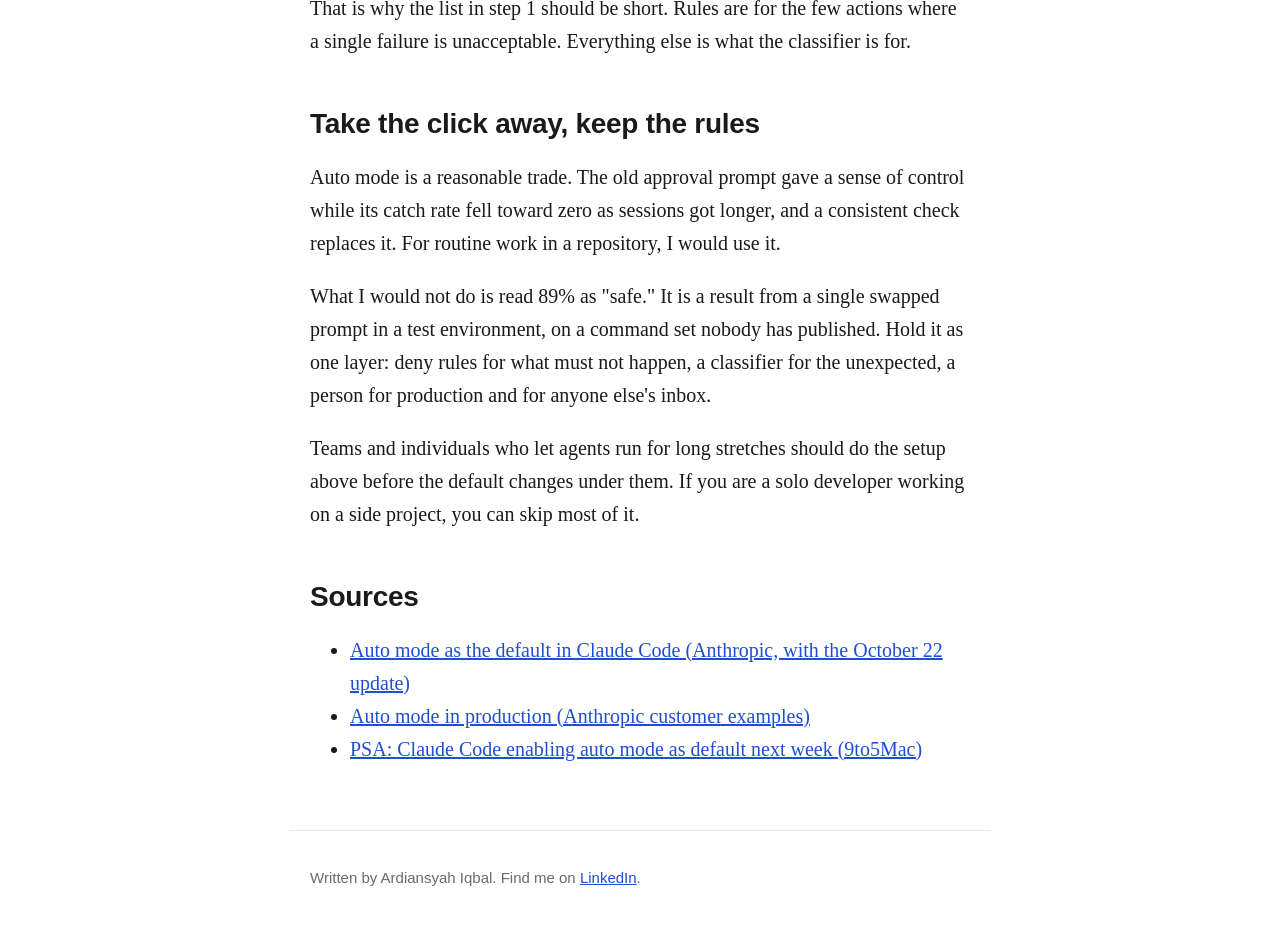
==== commit 8ad62a65: "Fix date: Next week Claude stops asking before it acts (published 23 Oct)" ====
--- a/next-week-claude-stops-asking-before-it-acts-don-t-treat-that-as-safet/index.html
+++ b/next-week-claude-stops-asking-before-it-acts-don-t-treat-that-as-safet/index.html
@@ -13,7 +13,7 @@
 <meta property="og:description" content="Claude is replacing your approval click with a classifier; it beats tired humans, but it is not a security boundary.">
 <meta property="og:url" content="https://aiqbalsyah.github.io/next-week-claude-stops-asking-before-it-acts-don-t-treat-that-as-safet/">
 <meta property="og:image" content="https://aiqbalsyah.github.io/next-week-claude-stops-asking-before-it-acts-don-t-treat-that-as-safet/cover.png">
-<meta property="article:published_time" content="2026-10-26">
+<meta property="article:published_time" content="2026-10-23">
 <meta name="twitter:card" content="summary_large_image">
 <link rel="stylesheet" href="../style.css">
 </head>
@@ -22,7 +22,7 @@
 <article>
 <h1>Next week Claude stops asking before it acts. Don&#x27;t treat that as safety</h1>
 <p class="subtitle">Claude is replacing your approval click with a classifier; it beats tired humans, but it is not a security boundary.</p>
-<p class="meta">Ardiansyah Iqbal · <time datetime="2026-10-26">26 October 2026</time> · 11 min read</p>
+<p class="meta">Ardiansyah Iqbal · <time datetime="2026-10-23">23 October 2026</time> · 11 min read</p>
 <figure class="cover"><img src="cover.png" alt="Hand-drawn sketch: Next week Claude stops asking before it acts. Don&#x27;t treat that as safety"></figure>
 <p>For most of the short history of coding agents, the safety mechanism
 was a person pressing "approve." Next week that changes for a large
